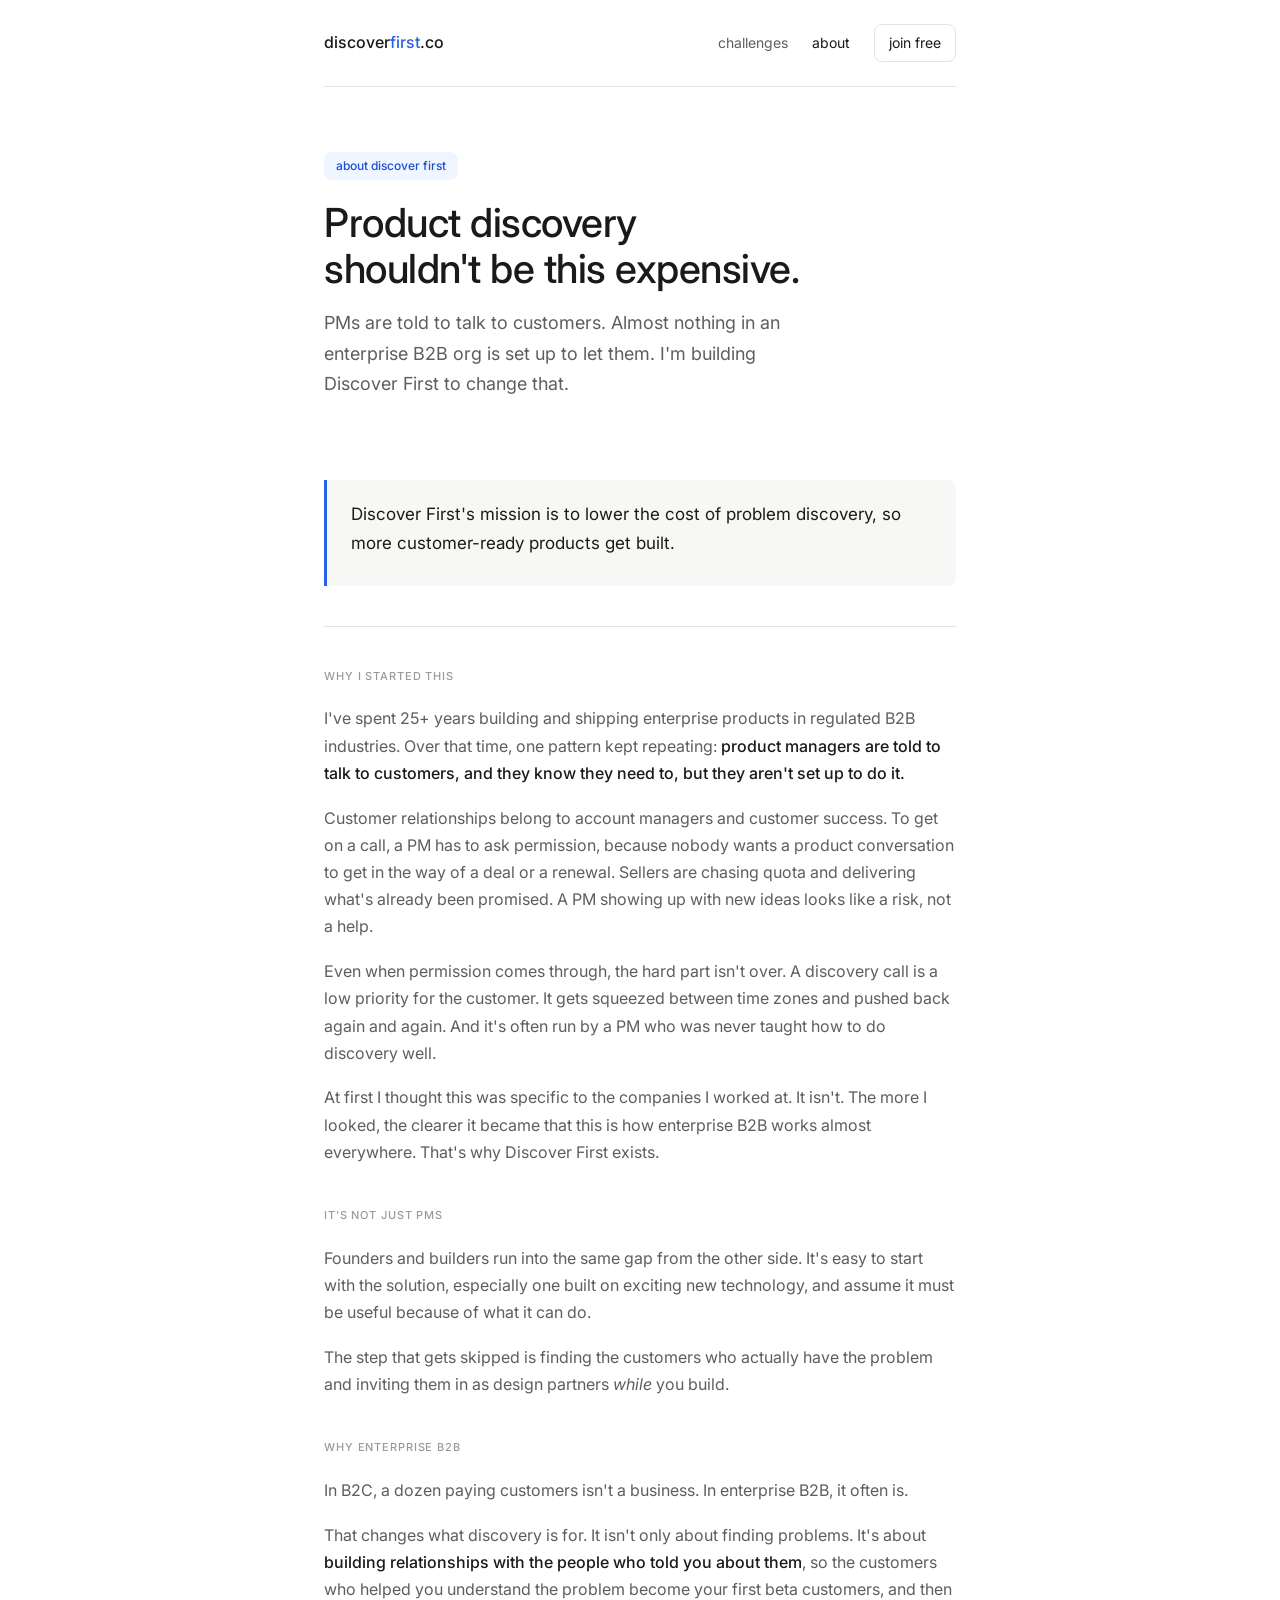
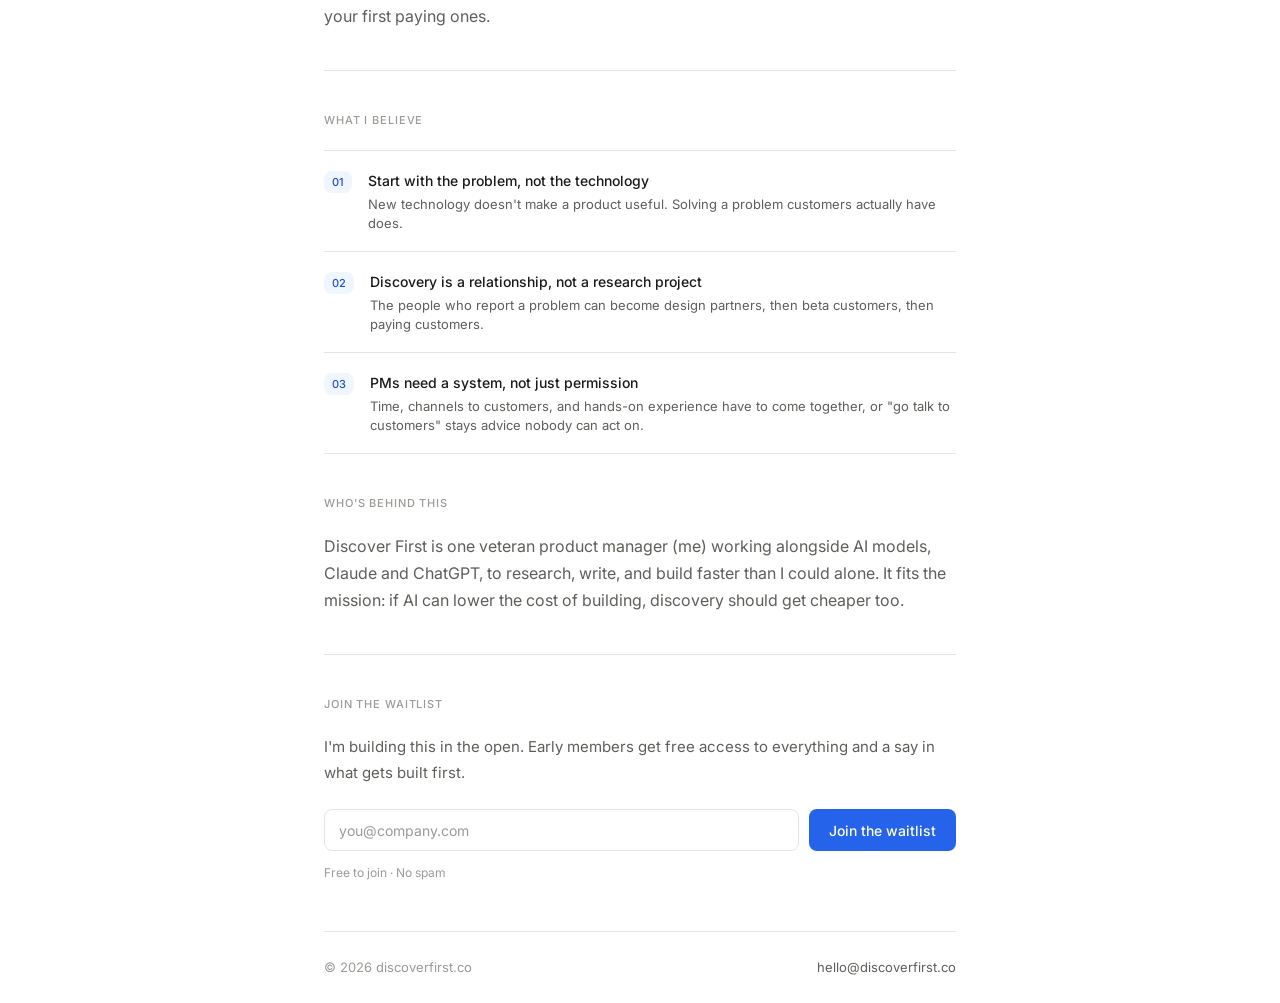
==== about.html @ ee2a8a0e "Add About page and nav link Co-Authored-By: Claude Opus 5.5 <noreply@anthropic.com> Claude-Session: " ====
<!DOCTYPE html>
<html lang="en">
<head>
  <meta charset="UTF-8" />
  <meta name="viewport" content="width=device-width, initial-scale=1.0" />
  <meta name="description" content="Why Discover First exists: lowering the cost of problem discovery so more customer-ready products get built." />
  <title>About — Discover First</title>

  <link rel="preconnect" href="https://fonts.googleapis.com" />
  <link rel="preconnect" href="https://fonts.gstatic.com" crossorigin />
  <link href="https://fonts.googleapis.com/css2?family=Inter:wght@400;500&display=swap" rel="stylesheet" />

  <style>
    *, *::before, *::after { box-sizing: border-box; margin: 0; padding: 0; }

    :root {
      --color-bg: #ffffff;
      --color-surface: #f7f7f5;
      --color-border: #e5e5e2;
      --color-text-primary: #1a1a18;
      --color-text-secondary: #5f5e5a;
      --color-text-muted: #9b9a96;
      --color-accent: #2563eb;
      --color-accent-bg: #eff6ff;
      --color-accent-text: #1d4ed8;
      --radius: 8px;
    }

    body {
      font-family: 'Inter', system-ui, sans-serif;
      font-size: 16px;
      line-height: 1.7;
      color: var(--color-text-primary);
      background: var(--color-bg);
    }

    a { color: inherit; text-decoration: none; }

    .container {
      max-width: 680px;
      margin: 0 auto;
      padding: 0 1.5rem;
    }

    /* NAV */
    nav {
      display: flex;
      justify-content: space-between;
      align-items: center;
      padding: 1.5rem 0;
      border-bottom: 1px solid var(--color-border);
    }

    .nav-logo {
      font-size: 16px;
      font-weight: 500;
    }

    .nav-logo span {
      color: var(--color-accent);
    }

    .nav-links {
      display: flex;
      gap: 1.5rem;
      align-items: center;
    }

    .nav-links a {
      font-size: 14px;
      color: var(--color-text-secondary);
      transition: color 0.15s;
    }

    .nav-links a:hover { color: var(--color-text-primary); }

    .nav-links .btn-outline {
      color: var(--color-text-primary);
      border: 1px solid var(--color-border);
      padding: 6px 14px;
      border-radius: var(--radius);
      font-size: 14px;
      transition: border-color 0.15s, background 0.15s;
    }

    .nav-links .btn-outline:hover {
      border-color: var(--color-text-secondary);
      background: var(--color-surface);
    }

    /* HERO */
    .hero {
      padding: 4rem 0 3rem;
    }

    .badge {
      display: inline-block;
      background: var(--color-accent-bg);
      color: var(--color-accent-text);
      font-size: 12px;
      font-weight: 500;
      padding: 4px 12px;
      border-radius: var(--radius);
      margin-bottom: 1.25rem;
    }

    .hero h1 {
      font-size: 40px;
      font-weight: 500;
      line-height: 1.15;
      letter-spacing: -0.5px;
      margin-bottom: 1rem;
    }

    .hero p {
      font-size: 18px;
      color: var(--color-text-secondary);
      max-width: 500px;
      margin-bottom: 2rem;
    }

    /* EMAIL FORM */
    .email-form {
      display: flex;
      gap: 10px;
      flex-wrap: wrap;
      margin-bottom: 0.75rem;
    }

    .email-form input[type="email"] {
      flex: 1;
      min-width: 220px;
      height: 42px;
      padding: 0 14px;
      font-size: 14px;
      font-family: inherit;
      border: 1px solid var(--color-border);
      border-radius: var(--radius);
      outline: none;
      color: var(--color-text-primary);
      background: var(--color-bg);
      transition: border-color 0.15s;
    }

    .email-form input[type="email"]::placeholder {
      color: var(--color-text-muted);
    }

    .email-form input[type="email"]:focus {
      border-color: var(--color-accent);
      box-shadow: 0 0 0 3px rgba(37, 99, 235, 0.1);
    }

    .email-form button {
      height: 42px;
      padding: 0 20px;
      font-size: 14px;
      font-family: inherit;
      font-weight: 500;
      color: #ffffff;
      background: var(--color-accent);
      border: none;
      border-radius: var(--radius);
      cursor: pointer;
      white-space: nowrap;
      transition: background 0.15s;
    }

    .email-form button:hover { background: #1d4ed8; }
    .email-form button:disabled { background: #16a34a; cursor: default; }

    .form-note {
      font-size: 12px;
      color: var(--color-text-muted);
    }

    /* DIVIDER */
    .divider {
      border: none;
      border-top: 1px solid var(--color-border);
      margin: 2.5rem 0;
    }

    /* SECTION LABEL */
    .section-label {
      font-size: 11px;
      font-weight: 500;
      color: var(--color-text-muted);
      text-transform: uppercase;
      letter-spacing: 0.08em;
      margin-bottom: 1.25rem;
    }

    /* FEATURE CARDS */
    .cards {
      display: grid;
      grid-template-columns: repeat(auto-fit, minmax(180px, 1fr));
      gap: 12px;
      margin-bottom: 2.5rem;
    }

    .card {
      background: var(--color-surface);
      border: 1px solid var(--color-border);
      border-radius: 12px;
      padding: 1.25rem;
    }

    .card-icon {
      font-size: 22px;
      margin-bottom: 10px;
    }

    .card h3 {
      font-size: 14px;
      font-weight: 500;
      margin-bottom: 4px;
    }

    .card p {
      font-size: 13px;
      color: var(--color-text-secondary);
      line-height: 1.5;
    }

    /* CHALLENGES SECTION */
    .challenges {
      margin-bottom: 2.5rem;
    }

    .challenge-list {
      list-style: none;
      display: flex;
      flex-direction: column;
      gap: 0;
    }

    .challenge-item {
      display: flex;
      gap: 16px;
      align-items: flex-start;
      padding: 1.1rem 0;
      border-bottom: 1px solid var(--color-border);
    }

    .challenge-item:first-child {
      border-top: 1px solid var(--color-border);
    }

    .challenge-number {
      font-size: 11px;
      font-weight: 500;
      color: var(--color-accent-text);
      background: var(--color-accent-bg);
      border-radius: var(--radius);
      padding: 2px 8px;
      flex-shrink: 0;
      margin-top: 2px;
    }

    .challenge-content h4 {
      font-size: 14px;
      font-weight: 500;
      margin-bottom: 2px;
    }

    .challenge-content p {
      font-size: 13px;
      color: var(--color-text-secondary);
      line-height: 1.5;
    }

    /* QUOTE */
    .quote {
      background: var(--color-surface);
      border-left: 3px solid var(--color-accent);
      border-radius: 0 var(--radius) var(--radius) 0;
      padding: 1.25rem 1.5rem;
      margin-bottom: 2.5rem;
    }

    .quote p {
      font-size: 15px;
      color: var(--color-text-secondary);
      line-height: 1.7;
      font-style: italic;
      margin-bottom: 0.5rem;
    }

    .quote cite {
      font-size: 12px;
      color: var(--color-text-muted);
      font-style: normal;
    }

    /* FOOTER */
    footer {
      border-top: 1px solid var(--color-border);
      padding: 1.5rem 0;
      display: flex;
      justify-content: space-between;
      align-items: center;
      flex-wrap: wrap;
      gap: 12px;
    }

    footer p {
      font-size: 13px;
      color: var(--color-text-muted);
    }

    footer a {
      font-size: 13px;
      color: var(--color-text-secondary);
    }

    footer a:hover { color: var(--color-text-primary); }

    /* RESPONSIVE */
    @media (max-width: 480px) {
      .hero h1 { font-size: 30px; }
      .nav-links a:not(.btn-outline) { display: none; }
    }

    /* ABOUT PAGE */
    .nav-logo a { color: inherit; }
    .nav-links a.active { color: var(--color-text-primary); }
    .prose { margin-bottom: 2.5rem; }
    .prose p:not(.section-label) { font-size: 16px; color: var(--color-text-secondary); margin-bottom: 1.1rem; }
    .prose p:last-child { margin-bottom: 0; }
    .prose strong { color: var(--color-text-primary); font-weight: 500; }
    .mission p { font-size: 17px; font-style: normal; color: var(--color-text-primary); }
  </style>
</head>
<body>

  <div class="container">

    <nav>
      <div class="nav-logo"><a href="/">discover<span>first</span>.co</a></div>
      <div class="nav-links">
        <a href="/#challenges">challenges</a>
        <a href="/about" class="active">about</a>
        <a href="#join" class="btn-outline">join free</a>
      </div>
    </nav>

    <section class="hero">
      <div class="badge">about discover first</div>
      <h1>Product discovery<br>shouldn't be this expensive.</h1>
      <p>PMs are told to talk to customers. Almost nothing in an enterprise B2B org is set up to let them. I'm building Discover First to change that.</p>
    </section>

    <div class="quote mission">
      <p>Discover First's mission is to lower the cost of problem discovery, so more customer-ready products get built.</p>
    </div>

    <hr class="divider" />

    <section class="prose">
      <p class="section-label">why i started this</p>
      <p>I've spent 25+ years building and shipping enterprise products in regulated B2B industries. Over that time, one pattern kept repeating: <strong>product managers are told to talk to customers, and they know they need to, but they aren't set up to do it.</strong></p>
      <p>Customer relationships belong to account managers and customer success. To get on a call, a PM has to ask permission, because nobody wants a product conversation to get in the way of a deal or a renewal. Sellers are chasing quota and delivering what's already been promised. A PM showing up with new ideas looks like a risk, not a help.</p>
      <p>Even when permission comes through, the hard part isn't over. A discovery call is a low priority for the customer. It gets squeezed between time zones and pushed back again and again. And it's often run by a PM who was never taught how to do discovery well.</p>
      <p>At first I thought this was specific to the companies I worked at. It isn't. The more I looked, the clearer it became that this is how enterprise B2B works almost everywhere. That's why Discover First exists.</p>
    </section>

    <section class="prose">
      <p class="section-label">it's not just PMs</p>
      <p>Founders and builders run into the same gap from the other side. It's easy to start with the solution, especially one built on exciting new technology, and assume it must be useful because of what it can do.</p>
      <p>The step that gets skipped is finding the customers who actually have the problem and inviting them in as design partners <em>while</em> you build.</p>
    </section>

    <section class="prose">
      <p class="section-label">why enterprise b2b</p>
      <p>In B2C, a dozen paying customers isn't a business. In enterprise B2B, it often is.</p>
      <p>That changes what discovery is for. It isn't only about finding problems. It's about <strong>building relationships with the people who told you about them</strong>, so the customers who helped you understand the problem become your first beta customers, and then your first paying ones.</p>
    </section>

    <hr class="divider" />

    <section class="challenges">
      <p class="section-label">what i believe</p>
      <ul class="challenge-list">
        <li class="challenge-item">
          <span class="challenge-number">01</span>
          <div class="challenge-content">
            <h4>Start with the problem, not the technology</h4>
            <p>New technology doesn't make a product useful. Solving a problem customers actually have does.</p>
          </div>
        </li>
        <li class="challenge-item">
          <span class="challenge-number">02</span>
          <div class="challenge-content">
            <h4>Discovery is a relationship, not a research project</h4>
            <p>The people who report a problem can become design partners, then beta customers, then paying customers.</p>
          </div>
        </li>
        <li class="challenge-item">
          <span class="challenge-number">03</span>
          <div class="challenge-content">
            <h4>PMs need a system, not just permission</h4>
            <p>Time, channels to customers, and hands-on experience have to come together, or "go talk to customers" stays advice nobody can act on.</p>
          </div>
        </li>
      </ul>
    </section>

    <section class="prose">
      <p class="section-label">who's behind this</p>
      <p>Discover First is one veteran product manager (me) working alongside AI models, Claude and ChatGPT, to research, write, and build faster than I could alone. It fits the mission: if AI can lower the cost of building, discovery should get cheaper too.</p>
    </section>

    <hr class="divider" />

    <section style="margin-bottom: 3rem;" id="join">
      <p class="section-label">join the waitlist</p>
      <p style="font-size: 15px; color: var(--color-text-secondary); margin-bottom: 1.5rem;">I'm building this in the open. Early members get free access to everything and a say in what gets built first.</p>
      <div class="email-form">
        <input type="email" id="about-email" placeholder="you@company.com" />
        <button onclick="openForm('about-email')">Join the waitlist</button>
      </div>
      <p class="form-note">Free to join &middot; No spam</p>
    </section>

    <footer>
      <p>&copy; 2026 discoverfirst.co</p>
      <a href="mailto:hello@discoverfirst.co">hello@discoverfirst.co</a>
    </footer>

  </div>

  <script>
    var GOOGLE_FORM_BASE = 'https://docs.google.com/forms/d/e/1FAIpQLSdq9QbiXraQ2cZqICSUYqOqBwwYv8otNwiYx3c5WMY_-EWIXQ/viewform';
    var ENTRY_ID = 'entry.2034024023';

    function openForm(inputId) {
      var input = document.getElementById(inputId);
      var btn = input.nextElementSibling;
      var email = input.value.trim();

      if (!email || !email.includes('@')) {
        input.focus();
        input.style.borderColor = '#dc2626';
        setTimeout(function() { input.style.borderColor = ''; }, 2000);
        return;
      }

      var url = GOOGLE_FORM_BASE + '?usp=pp_url&' + ENTRY_ID + '=' + encodeURIComponent(email);
      window.open(url, '_blank');
      btn.textContent = "Check the new tab!";
      btn.style.background = '#16a34a';
      btn.disabled = true;
      input.disabled = true;
    }
  </script>

</body>
</html>
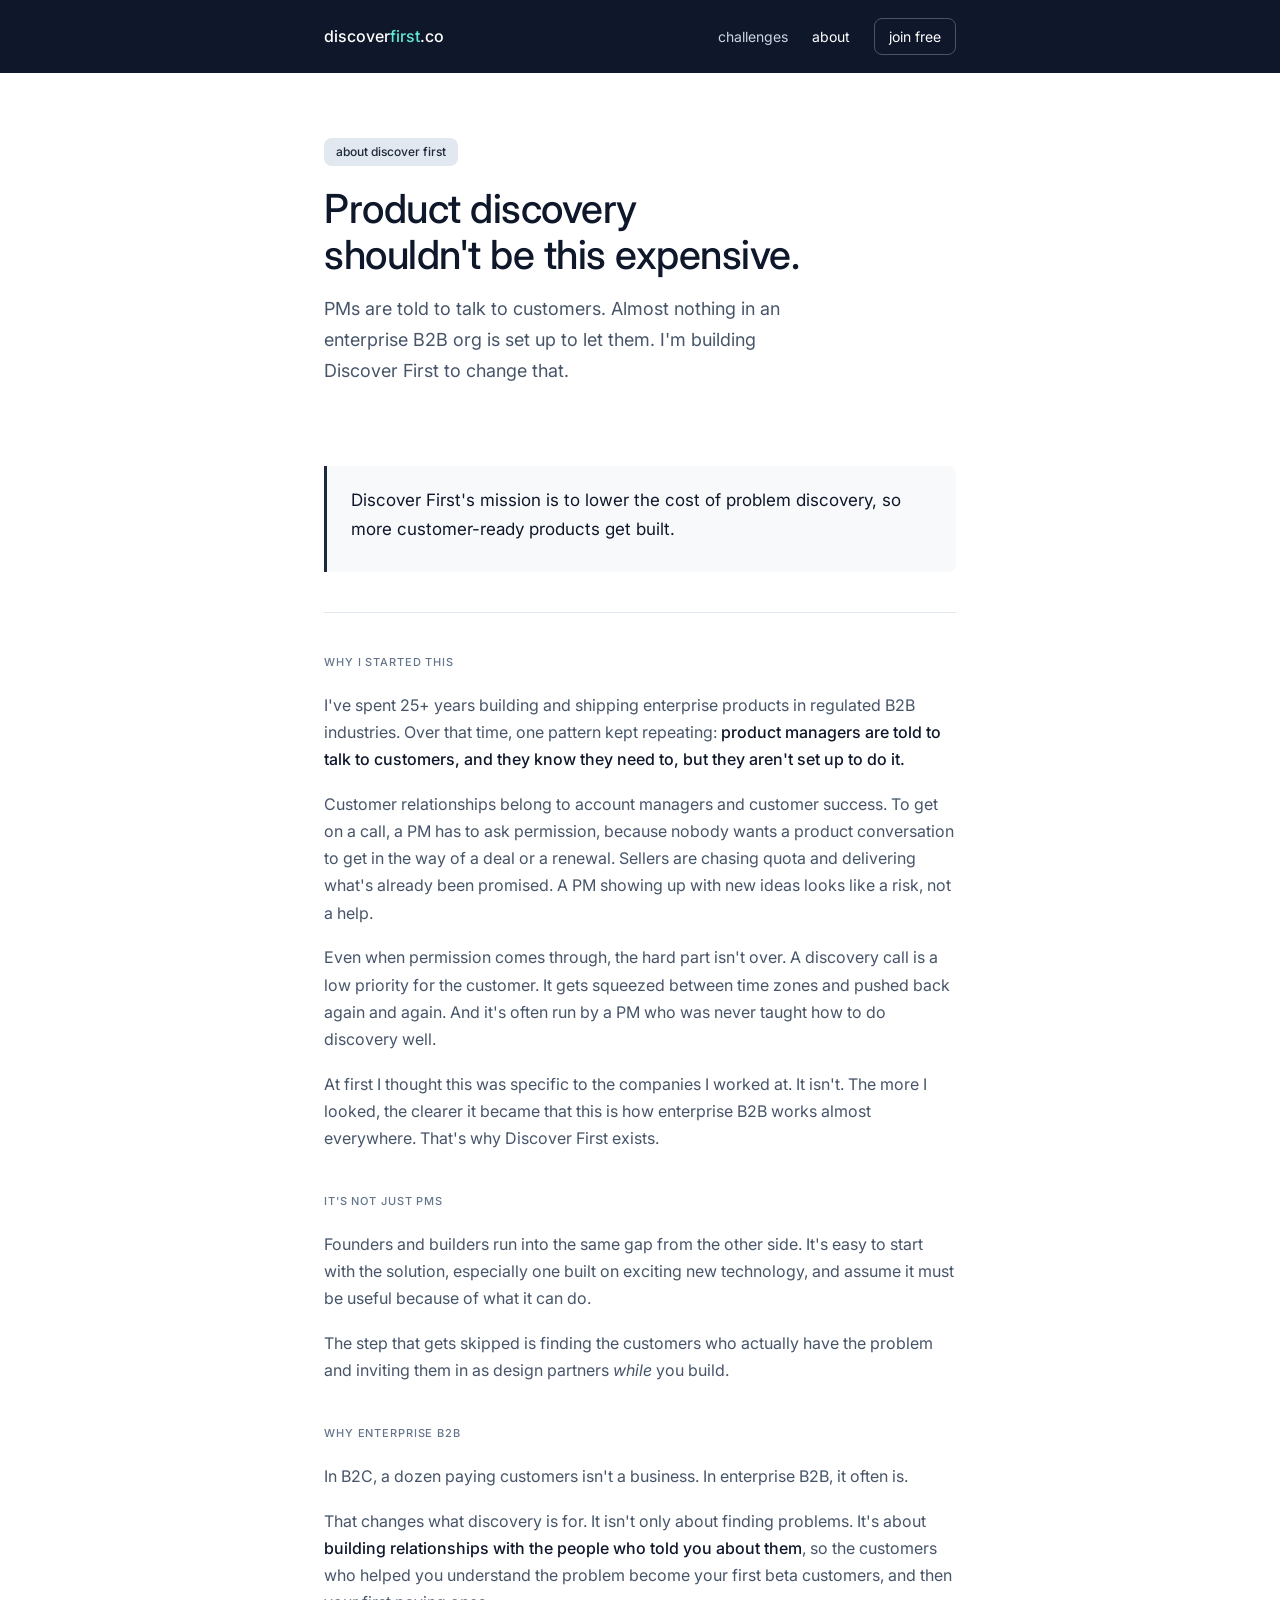
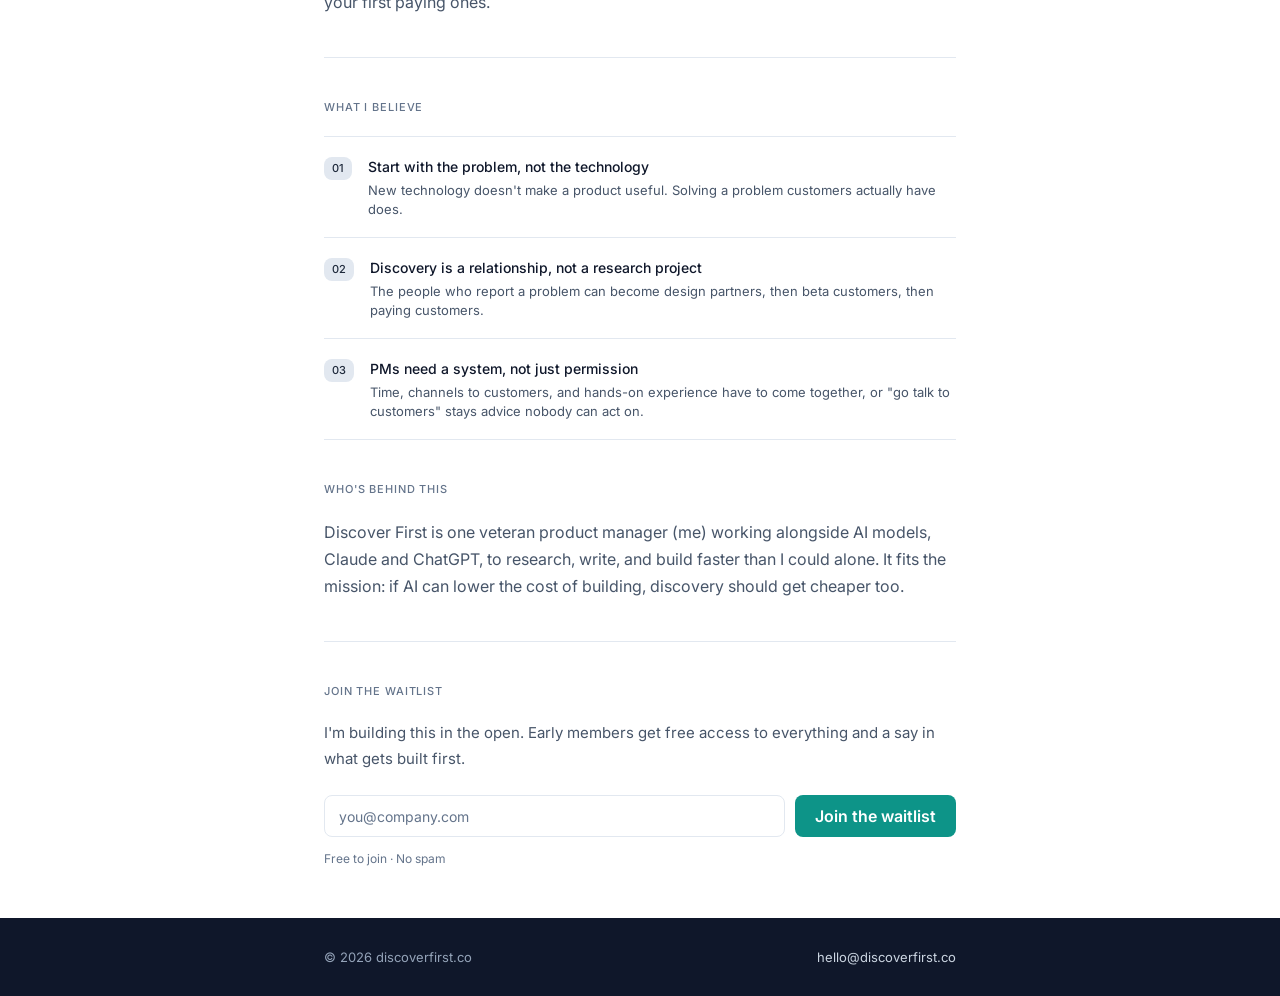
==== commit 66c51463: "Apply shared color palette to index and about pages Navy nav and footer bands, teal reserved for for" ====
--- a/about.html
+++ b/about.html
@@ -8,21 +8,24 @@
 
   <link rel="preconnect" href="https://fonts.googleapis.com" />
   <link rel="preconnect" href="https://fonts.gstatic.com" crossorigin />
-  <link href="https://fonts.googleapis.com/css2?family=Inter:wght@400;500&display=swap" rel="stylesheet" />
+  <link href="https://fonts.googleapis.com/css2?family=Inter:wght@400;500;600&display=swap" rel="stylesheet" />
 
   <style>
     *, *::before, *::after { box-sizing: border-box; margin: 0; padding: 0; }
 
     :root {
       --color-bg: #ffffff;
-      --color-surface: #f7f7f5;
-      --color-border: #e5e5e2;
-      --color-text-primary: #1a1a18;
-      --color-text-secondary: #5f5e5a;
-      --color-text-muted: #9b9a96;
-      --color-accent: #2563eb;
-      --color-accent-bg: #eff6ff;
-      --color-accent-text: #1d4ed8;
+      --color-surface: #f8f9fa;
+      --color-border: #e2e8f0;
+      --color-text-primary: #0f172a;
+      --color-text-secondary: #475569;
+      --color-text-muted: #64748b;
+      --color-navy: #0f172a;
+      --color-navy-2: #1e293b;
+      --color-accent: #0d9488;
+      --color-accent-hover: #0f766e;
+      --color-accent-bg: #e2e8f0;
+      --color-accent-text: #1e293b;
       --radius: 8px;
     }
 
@@ -43,21 +46,23 @@
     }
 
     /* NAV */
-    nav {
+    .site-nav { background: var(--color-navy); }
+    .site-nav .container {
       display: flex;
       justify-content: space-between;
       align-items: center;
-      padding: 1.5rem 0;
-      border-bottom: 1px solid var(--color-border);
+      padding-top: 1.1rem;
+      padding-bottom: 1.1rem;
     }
 
     .nav-logo {
       font-size: 16px;
       font-weight: 500;
+      color: #ffffff;
     }
 
     .nav-logo span {
-      color: var(--color-accent);
+      color: #5eead4;
     }
 
     .nav-links {
@@ -68,15 +73,15 @@
 
     .nav-links a {
       font-size: 14px;
-      color: var(--color-text-secondary);
+      color: #cbd5e1;
       transition: color 0.15s;
     }
 
-    .nav-links a:hover { color: var(--color-text-primary); }
+    .nav-links a:hover { color: #ffffff; }
 
     .nav-links .btn-outline {
-      color: var(--color-text-primary);
-      border: 1px solid var(--color-border);
+      color: #ffffff;
+      border: 1px solid #475569;
       padding: 6px 14px;
       border-radius: var(--radius);
       font-size: 14px;
@@ -84,8 +89,8 @@
     }
 
     .nav-links .btn-outline:hover {
-      border-color: var(--color-text-secondary);
-      background: var(--color-surface);
+      border-color: #cbd5e1;
+      background: var(--color-navy-2);
     }
 
     /* HERO */
@@ -147,16 +152,16 @@
     }
 
     .email-form input[type="email"]:focus {
-      border-color: var(--color-accent);
-      box-shadow: 0 0 0 3px rgba(37, 99, 235, 0.1);
+      border-color: var(--color-navy-2);
+      box-shadow: 0 0 0 3px rgba(30, 41, 59, 0.15);
     }
 
     .email-form button {
       height: 42px;
       padding: 0 20px;
-      font-size: 14px;
+      font-size: 16px;
       font-family: inherit;
-      font-weight: 500;
+      font-weight: 600;
       color: #ffffff;
       background: var(--color-accent);
       border: none;
@@ -166,8 +171,8 @@
       transition: background 0.15s;
     }
 
-    .email-form button:hover { background: #1d4ed8; }
-    .email-form button:disabled { background: #16a34a; cursor: default; }
+    .email-form button:hover { background: var(--color-accent-hover); }
+    .email-form button:disabled { background: var(--color-accent-hover); cursor: default; }
 
     .form-note {
       font-size: 12px;
@@ -273,7 +278,7 @@
     /* QUOTE */
     .quote {
       background: var(--color-surface);
-      border-left: 3px solid var(--color-accent);
+      border-left: 3px solid var(--color-navy-2);
       border-radius: 0 var(--radius) var(--radius) 0;
       padding: 1.25rem 1.5rem;
       margin-bottom: 2.5rem;
@@ -295,8 +300,11 @@
 
     /* FOOTER */
     footer {
-      border-top: 1px solid var(--color-border);
-      padding: 1.5rem 0;
+      background: var(--color-navy);
+      padding: 1.75rem 0;
+    }
+
+    .footer-inner {
       display: flex;
       justify-content: space-between;
       align-items: center;
@@ -306,15 +314,15 @@
 
     footer p {
       font-size: 13px;
-      color: var(--color-text-muted);
+      color: #94a3b8;
     }
 
     footer a {
       font-size: 13px;
-      color: var(--color-text-secondary);
-    }
-
-    footer a:hover { color: var(--color-text-primary); }
+      color: #cbd5e1;
+    }
+
+    footer a:hover { color: #ffffff; }
 
     /* RESPONSIVE */
     @media (max-width: 480px) {
@@ -324,7 +332,7 @@
 
     /* ABOUT PAGE */
     .nav-logo a { color: inherit; }
-    .nav-links a.active { color: var(--color-text-primary); }
+    .nav-links a.active { color: #ffffff; }
     .prose { margin-bottom: 2.5rem; }
     .prose p:not(.section-label) { font-size: 16px; color: var(--color-text-secondary); margin-bottom: 1.1rem; }
     .prose p:last-child { margin-bottom: 0; }
@@ -334,16 +342,18 @@
 </head>
 <body>
 
-  <div class="container">
-
-    <nav>
+  <header class="site-nav">
+    <div class="container">
       <div class="nav-logo"><a href="/">discover<span>first</span>.co</a></div>
       <div class="nav-links">
         <a href="/#challenges">challenges</a>
         <a href="/about" class="active">about</a>
         <a href="#join" class="btn-outline">join free</a>
       </div>
-    </nav>
+    </div>
+  </header>
+
+  <div class="container">
 
     <section class="hero">
       <div class="badge">about discover first</div>
@@ -423,12 +433,14 @@
       <p class="form-note">Free to join &middot; No spam</p>
     </section>
 
-    <footer>
+    </div>
+
+  <footer>
+    <div class="container footer-inner">
       <p>&copy; 2026 discoverfirst.co</p>
       <a href="mailto:hello@discoverfirst.co">hello@discoverfirst.co</a>
-    </footer>
-
-  </div>
+    </div>
+  </footer>
 
   <script>
     var GOOGLE_FORM_BASE = 'https://docs.google.com/forms/d/e/1FAIpQLSdq9QbiXraQ2cZqICSUYqOqBwwYv8otNwiYx3c5WMY_-EWIXQ/viewform';
@@ -449,7 +461,7 @@
       var url = GOOGLE_FORM_BASE + '?usp=pp_url&' + ENTRY_ID + '=' + encodeURIComponent(email);
       window.open(url, '_blank');
       btn.textContent = "Check the new tab!";
-      btn.style.background = '#16a34a';
+      btn.style.background = '#0f766e';
       btn.disabled = true;
       input.disabled = true;
     }
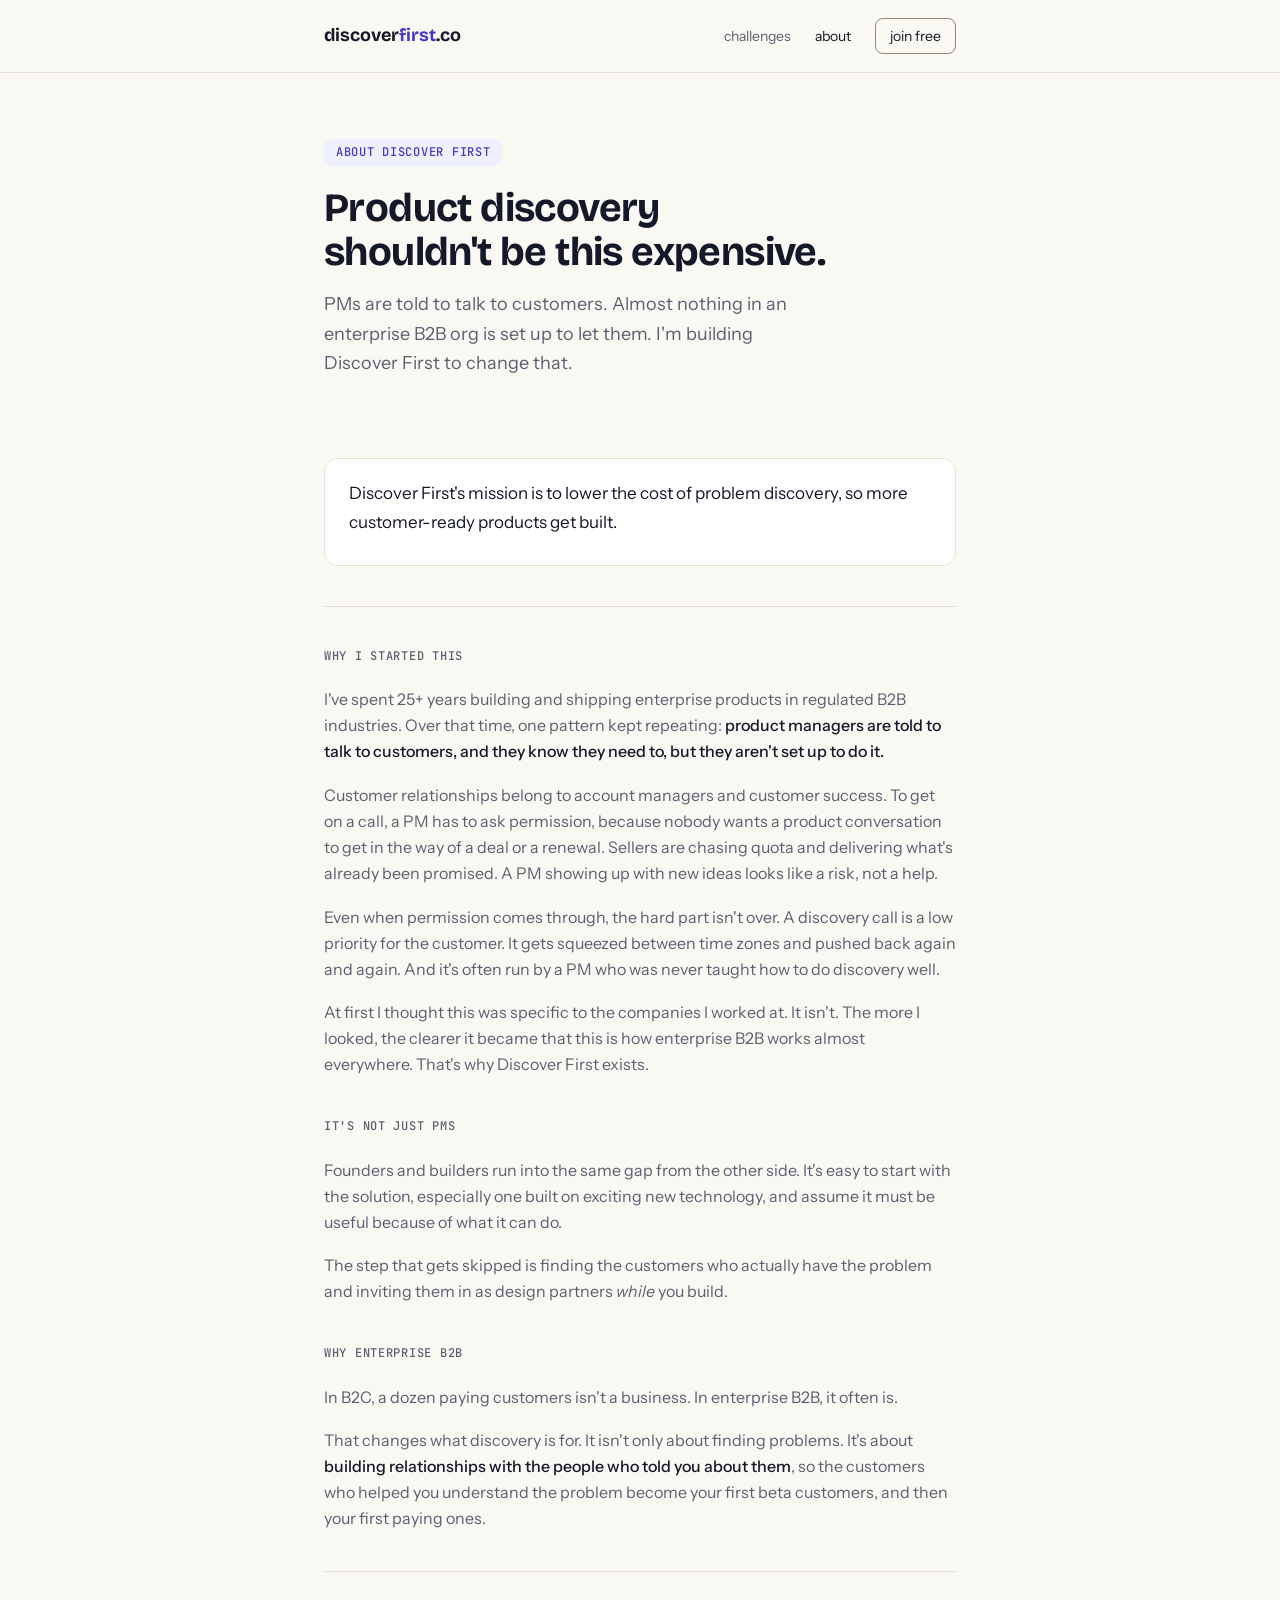
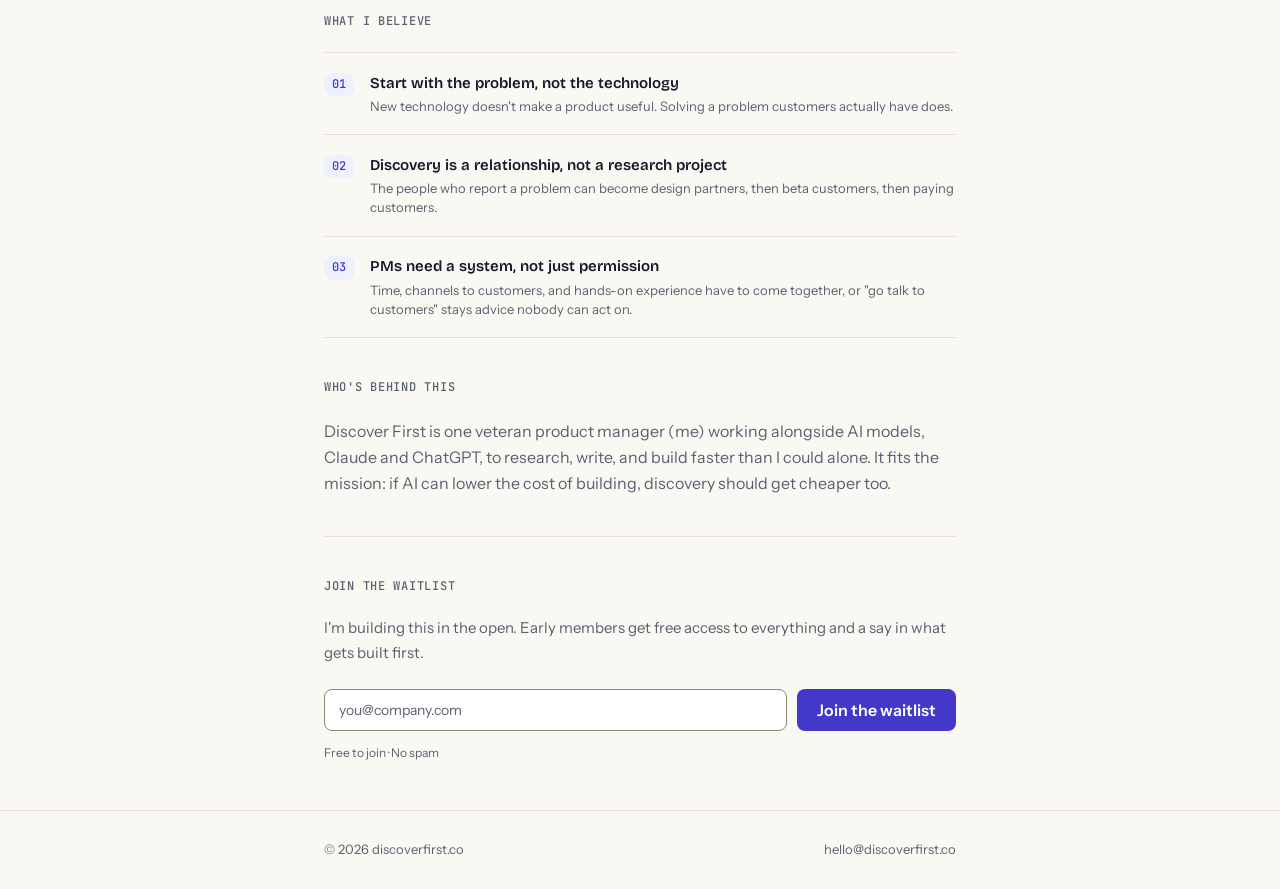
==== commit 137e3989: "Apply brand design system: colors, fonts, and icons Light-theme brand tokens (paper, ink, indigo, co" ====
--- a/about.html
+++ b/about.html
@@ -8,36 +8,40 @@
 
   <link rel="preconnect" href="https://fonts.googleapis.com" />
   <link rel="preconnect" href="https://fonts.gstatic.com" crossorigin />
-  <link href="https://fonts.googleapis.com/css2?family=Inter:wght@400;500;600&display=swap" rel="stylesheet" />
+  <link href="https://fonts.googleapis.com/css2?family=Bricolage+Grotesque:opsz,wght@12..96,600..700&family=Instrument+Sans:wght@400;500;600&family=JetBrains+Mono:wght@500&display=swap" rel="stylesheet" />
 
   <style>
     *, *::before, *::after { box-sizing: border-box; margin: 0; padding: 0; }
 
     :root {
-      --color-bg: #ffffff;
-      --color-surface: #f8f9fa;
-      --color-border: #e2e8f0;
-      --color-text-primary: #0f172a;
-      --color-text-secondary: #475569;
-      --color-text-muted: #64748b;
-      --color-navy: #0f172a;
-      --color-navy-2: #1e293b;
-      --color-accent: #0d9488;
-      --color-accent-hover: #0f766e;
-      --color-accent-bg: #e2e8f0;
-      --color-accent-text: #1e293b;
+      --color-bg: #faf8f3;
+      --color-surface: #ffffff;
+      --color-sunken: #efece4;
+      --color-border: #e6e2d8;
+      --color-line-strong: #8e8878;
+      --color-text-primary: #141828;
+      --color-text-secondary: #5b6070;
+      --color-text-muted: #5b6070;
+      --color-accent: #4338ca;
+      --color-accent-bg: #eef0ff;
+      --color-accent-text: #4338ca;
+      --color-on-accent: #ffffff;
       --radius: 8px;
+      --font-display: "Bricolage Grotesque", "Instrument Sans", system-ui, sans-serif;
+      --font-sans: "Instrument Sans", system-ui, -apple-system, "Segoe UI", sans-serif;
+      --font-mono: "JetBrains Mono", ui-monospace, "SF Mono", Menlo, monospace;
     }
 
     body {
-      font-family: 'Inter', system-ui, sans-serif;
+      font-family: var(--font-sans);
       font-size: 16px;
-      line-height: 1.7;
+      line-height: 1.625;
       color: var(--color-text-primary);
       background: var(--color-bg);
     }
 
     a { color: inherit; text-decoration: none; }
+    h1, h2, h3, h4 { font-family: var(--font-display); }
 
     .container {
       max-width: 680px;
@@ -46,7 +50,10 @@
     }
 
     /* NAV */
-    .site-nav { background: var(--color-navy); }
+    .site-nav {
+      background: var(--color-bg);
+      border-bottom: 1px solid var(--color-border);
+    }
     .site-nav .container {
       display: flex;
       justify-content: space-between;
@@ -56,13 +63,14 @@
     }
 
     .nav-logo {
-      font-size: 16px;
-      font-weight: 500;
-      color: #ffffff;
+      font-family: var(--font-display);
+      font-size: 18px;
+      font-weight: 700;
+      color: var(--color-text-primary);
     }
 
     .nav-logo span {
-      color: #5eead4;
+      color: var(--color-accent);
     }
 
     .nav-links {
@@ -73,15 +81,15 @@
 
     .nav-links a {
       font-size: 14px;
-      color: #cbd5e1;
+      color: var(--color-text-secondary);
       transition: color 0.15s;
     }
 
-    .nav-links a:hover { color: #ffffff; }
+    .nav-links a:hover { color: var(--color-text-primary); }
 
     .nav-links .btn-outline {
-      color: #ffffff;
-      border: 1px solid #475569;
+      color: var(--color-text-primary);
+      border: 1px solid var(--color-line-strong);
       padding: 6px 14px;
       border-radius: var(--radius);
       font-size: 14px;
@@ -89,8 +97,7 @@
     }
 
     .nav-links .btn-outline:hover {
-      border-color: #cbd5e1;
-      background: var(--color-navy-2);
+      background: var(--color-sunken);
     }
 
     /* HERO */
@@ -102,8 +109,11 @@
       display: inline-block;
       background: var(--color-accent-bg);
       color: var(--color-accent-text);
+      font-family: var(--font-mono);
       font-size: 12px;
       font-weight: 500;
+      letter-spacing: 0.06em;
+      text-transform: uppercase;
       padding: 4px 12px;
       border-radius: var(--radius);
       margin-bottom: 1.25rem;
@@ -111,9 +121,9 @@
 
     .hero h1 {
       font-size: 40px;
-      font-weight: 500;
-      line-height: 1.15;
-      letter-spacing: -0.5px;
+      font-weight: 700;
+      line-height: 44px;
+      letter-spacing: -0.015em;
       margin-bottom: 1rem;
     }
 
@@ -139,11 +149,11 @@
       padding: 0 14px;
       font-size: 14px;
       font-family: inherit;
-      border: 1px solid var(--color-border);
+      border: 1px solid var(--color-line-strong);
       border-radius: var(--radius);
       outline: none;
       color: var(--color-text-primary);
-      background: var(--color-bg);
+      background: var(--color-surface);
       transition: border-color 0.15s;
     }
 
@@ -152,8 +162,8 @@
     }
 
     .email-form input[type="email"]:focus {
-      border-color: var(--color-navy-2);
-      box-shadow: 0 0 0 3px rgba(30, 41, 59, 0.15);
+      border-color: var(--color-accent);
+      box-shadow: 0 0 0 2px var(--color-bg), 0 0 0 4px var(--color-accent);
     }
 
     .email-form button {
@@ -162,7 +172,7 @@
       font-size: 16px;
       font-family: inherit;
       font-weight: 600;
-      color: #ffffff;
+      color: var(--color-on-accent);
       background: var(--color-accent);
       border: none;
       border-radius: var(--radius);
@@ -171,8 +181,8 @@
       transition: background 0.15s;
     }
 
-    .email-form button:hover { background: var(--color-accent-hover); }
-    .email-form button:disabled { background: var(--color-accent-hover); cursor: default; }
+    .email-form button:hover { filter: brightness(1.08); }
+    .email-form button:disabled { background: var(--color-text-secondary); cursor: default; filter: none; }
 
     .form-note {
       font-size: 12px;
@@ -188,11 +198,12 @@
 
     /* SECTION LABEL */
     .section-label {
-      font-size: 11px;
+      font-family: var(--font-mono);
+      font-size: 12px;
       font-weight: 500;
       color: var(--color-text-muted);
       text-transform: uppercase;
-      letter-spacing: 0.08em;
+      letter-spacing: 0.06em;
       margin-bottom: 1.25rem;
     }
 
@@ -207,7 +218,7 @@
     .card {
       background: var(--color-surface);
       border: 1px solid var(--color-border);
-      border-radius: 12px;
+      border-radius: 14px;
       padding: 1.25rem;
     }
 
@@ -217,8 +228,8 @@
     }
 
     .card h3 {
-      font-size: 14px;
-      font-weight: 500;
+      font-size: 16px;
+      font-weight: 600;
       margin-bottom: 4px;
     }
 
@@ -253,7 +264,8 @@
     }
 
     .challenge-number {
-      font-size: 11px;
+      font-family: var(--font-mono);
+      font-size: 12px;
       font-weight: 500;
       color: var(--color-accent-text);
       background: var(--color-accent-bg);
@@ -264,8 +276,8 @@
     }
 
     .challenge-content h4 {
-      font-size: 14px;
-      font-weight: 500;
+      font-size: 15px;
+      font-weight: 600;
       margin-bottom: 2px;
     }
 
@@ -278,8 +290,8 @@
     /* QUOTE */
     .quote {
       background: var(--color-surface);
-      border-left: 3px solid var(--color-navy-2);
-      border-radius: 0 var(--radius) var(--radius) 0;
+      border: 1px solid var(--color-border);
+      border-radius: 14px;
       padding: 1.25rem 1.5rem;
       margin-bottom: 2.5rem;
     }
@@ -300,7 +312,8 @@
 
     /* FOOTER */
     footer {
-      background: var(--color-navy);
+      background: var(--color-bg);
+      border-top: 1px solid var(--color-border);
       padding: 1.75rem 0;
     }
 
@@ -314,25 +327,25 @@
 
     footer p {
       font-size: 13px;
-      color: #94a3b8;
+      color: var(--color-text-secondary);
     }
 
     footer a {
       font-size: 13px;
-      color: #cbd5e1;
-    }
-
-    footer a:hover { color: #ffffff; }
+      color: var(--color-text-secondary);
+    }
+
+    footer a:hover { color: var(--color-text-primary); }
 
     /* RESPONSIVE */
     @media (max-width: 480px) {
-      .hero h1 { font-size: 30px; }
+      .hero h1 { font-size: 30px; line-height: 34px; }
       .nav-links a:not(.btn-outline) { display: none; }
     }
 
     /* ABOUT PAGE */
     .nav-logo a { color: inherit; }
-    .nav-links a.active { color: #ffffff; }
+    .nav-links a.active { color: var(--color-text-primary); }
     .prose { margin-bottom: 2.5rem; }
     .prose p:not(.section-label) { font-size: 16px; color: var(--color-text-secondary); margin-bottom: 1.1rem; }
     .prose p:last-child { margin-bottom: 0; }
@@ -453,7 +466,7 @@
 
       if (!email || !email.includes('@')) {
         input.focus();
-        input.style.borderColor = '#dc2626';
+        input.style.borderColor = '#b42318';
         setTimeout(function() { input.style.borderColor = ''; }, 2000);
         return;
       }
@@ -461,7 +474,7 @@
       var url = GOOGLE_FORM_BASE + '?usp=pp_url&' + ENTRY_ID + '=' + encodeURIComponent(email);
       window.open(url, '_blank');
       btn.textContent = "Check the new tab!";
-      btn.style.background = '#0f766e';
+      btn.style.background = '#5b6070';
       btn.disabled = true;
       input.disabled = true;
     }
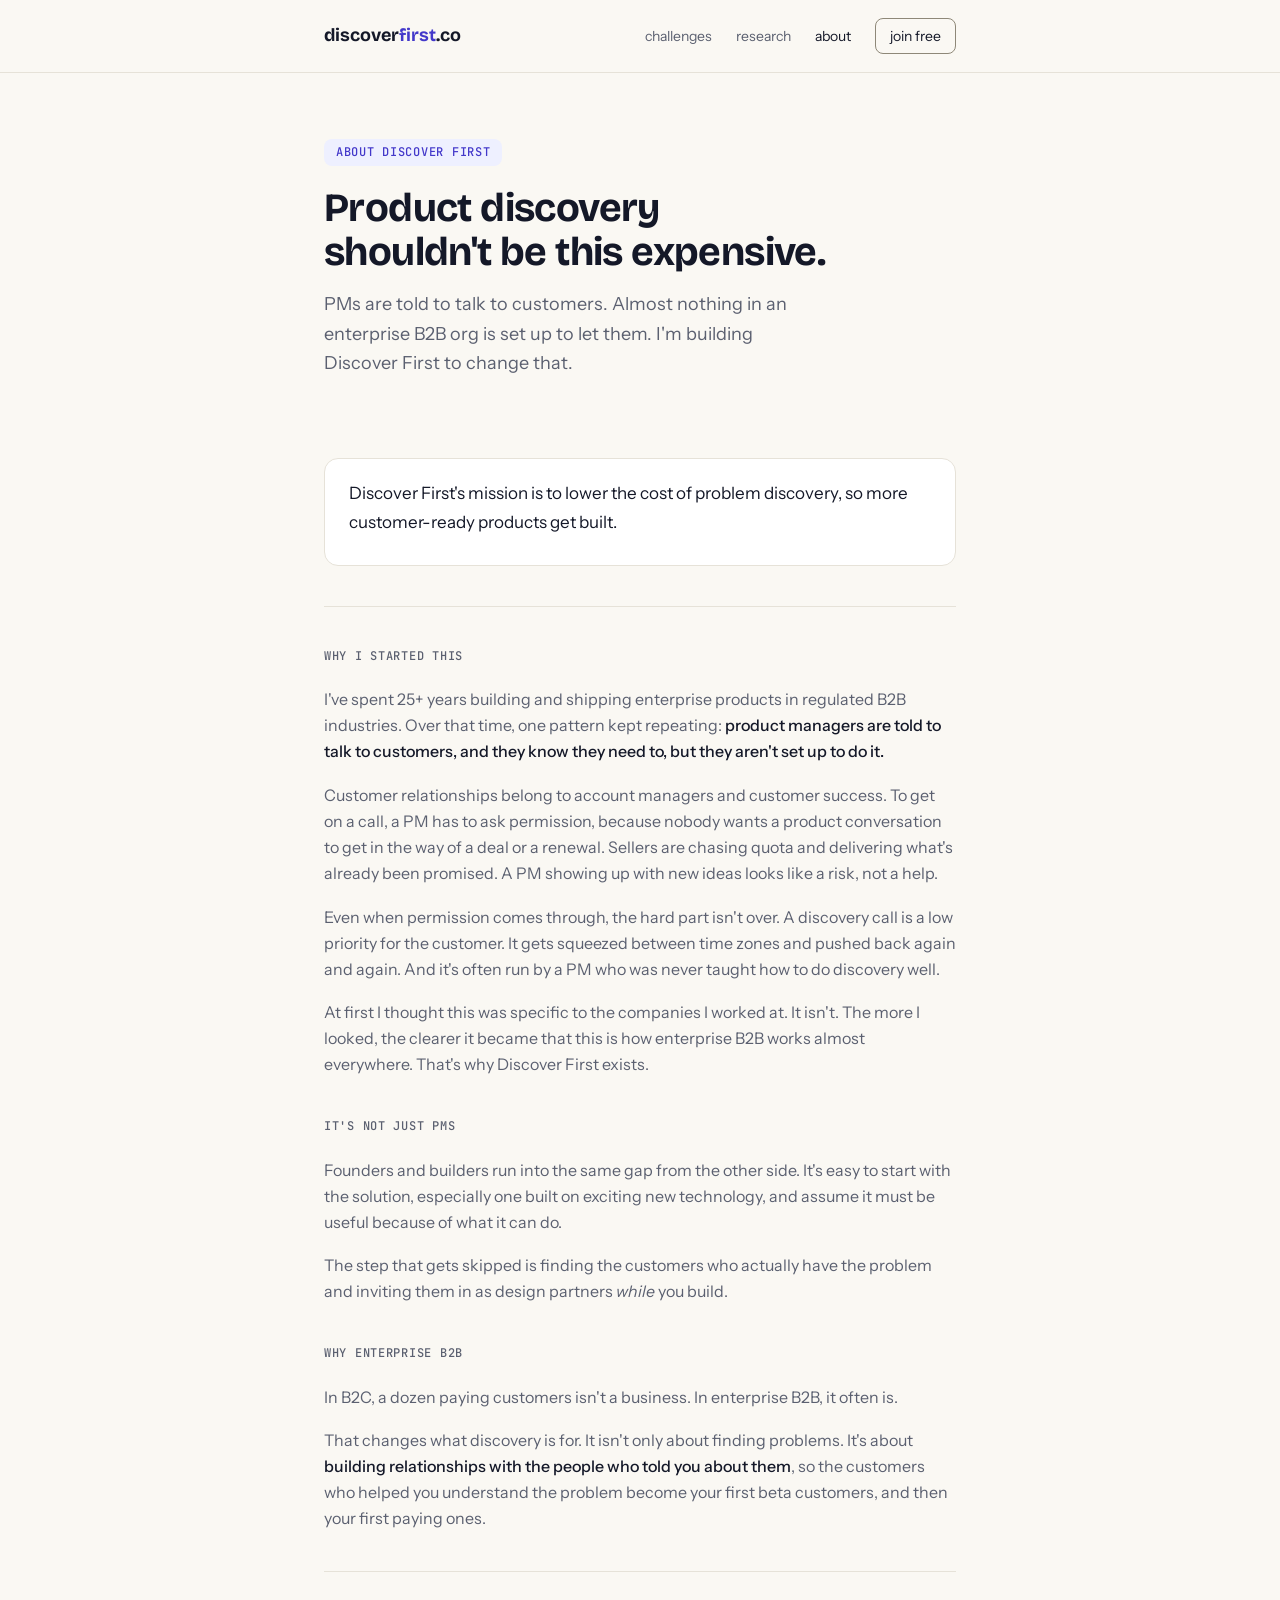
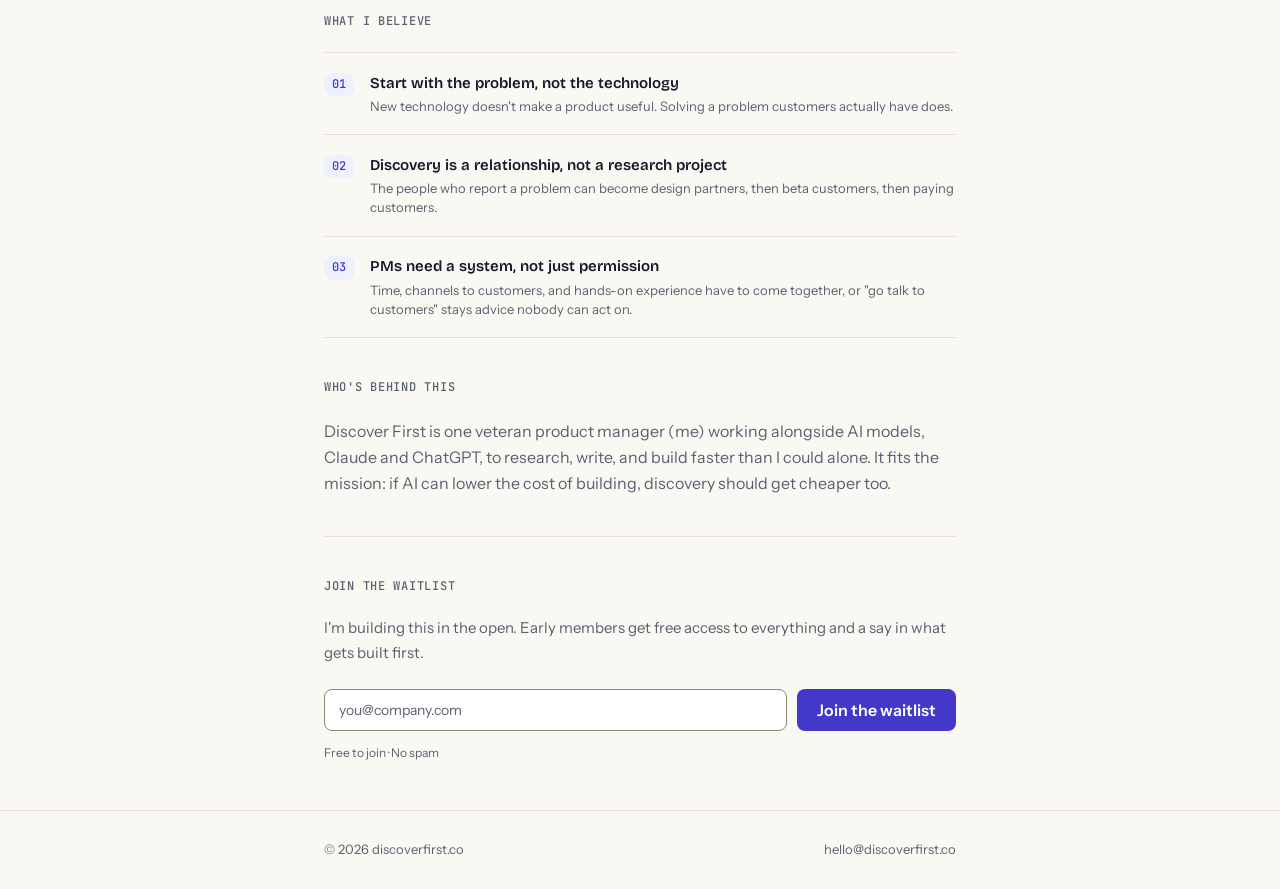
==== commit ddb4855f: "Link the study report from the main page Add a featured study card under the hero and a research lin" ====
--- a/about.html
+++ b/about.html
@@ -338,7 +338,7 @@
     footer a:hover { color: var(--color-text-primary); }
 
     /* RESPONSIVE */
-    @media (max-width: 480px) {
+    @media (max-width: 640px) {
       .hero h1 { font-size: 30px; line-height: 34px; }
       .nav-links a:not(.btn-outline) { display: none; }
     }
@@ -360,6 +360,7 @@
       <div class="nav-logo"><a href="/">discover<span>first</span>.co</a></div>
       <div class="nav-links">
         <a href="/#challenges">challenges</a>
+        <a href="/ai-study">research</a>
         <a href="/about" class="active">about</a>
         <a href="#join" class="btn-outline">join free</a>
       </div>
